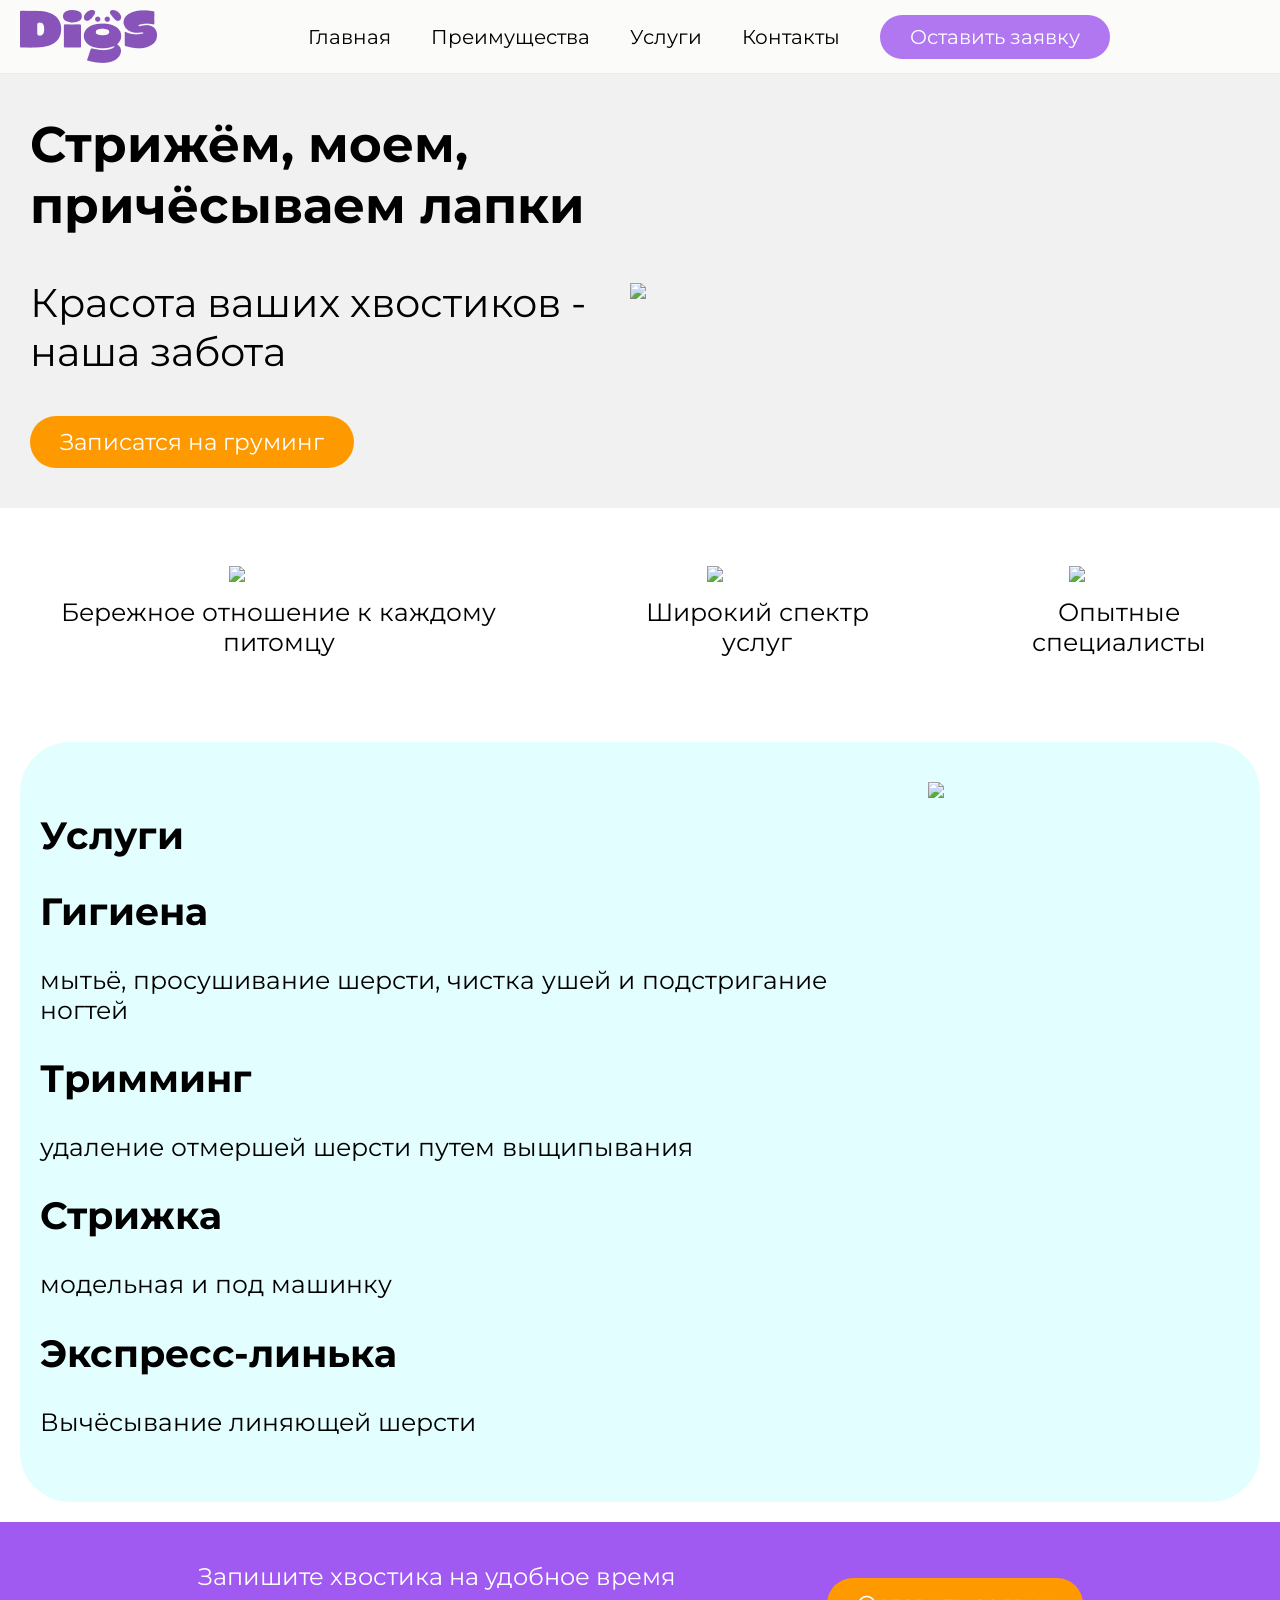
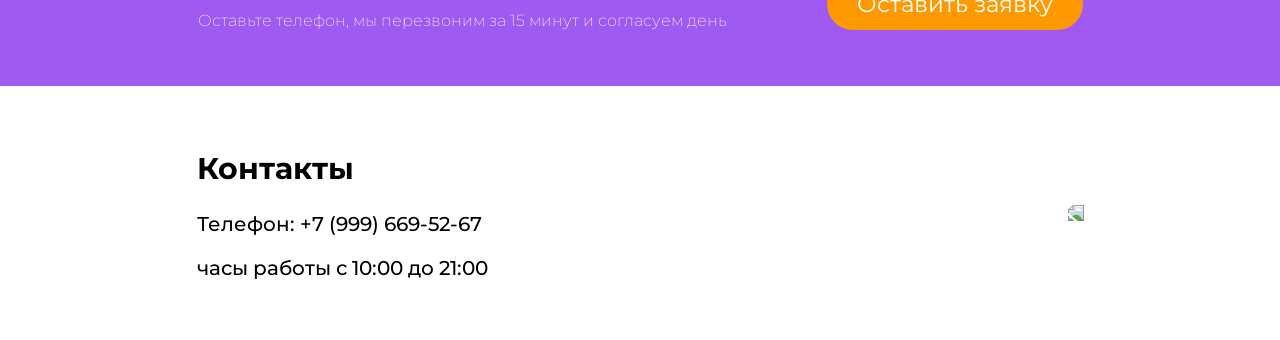
==== index.html @ 7d0f5b74 "Add files via upload" ====
<!DOCTYPE html>
<html lang="en">
<head>
    <meta charset="UTF-8">
    <meta name="viewport" content="width=device-width, initial-scale=1.0">
    <title>Digs</title>
    <link rel="stylesheet" href="newstyle.css">
</head>
<body>

    <nav>
        <img src="Логотип.png">
        <div class="nav-container">
            <ul>
                <li><a href="#first">Главная</a></li>
                <li><a href="#second">Преимущества</a></li>
                <li><a href="#third">Услуги</a></li>
                <li><a href="#four">Контакты</a></li>
            </ul>
            <a class="orderbutton" href="https://yandex.ru/games/">Оставить заявку</a>
        </div>    
    </nav>

    <section id="first" class="main">
        <div>
            <h1>Стрижём, моем, причёсываем лапки</h1>
            <p>Красота ваших хвостиков - наша забота</p>
            <a class="order" href="https://hackertyper.net/#">Записатся на груминг</a>
        </div>
        <img class="main-dog" src="c:\Users\Naukograd\Desktop\Смены\grum_banner_head_1_1.png-Photoroom.png">
    </section>

    <br id="second">
    <section class="adv">
        <div>
            <img class="heart" src="file:///C:/Users/Naukograd/Desktop/%D0%A1%D0%BC%D0%B5%D0%BD%D1%8B/_.svg">
            <p>Бережное отношение к каждому питомцу</p>
        </div>
        <div>
            <img src="file:///C:/Users/Naukograd/Desktop/%D0%A1%D0%BC%D0%B5%D0%BD%D1%8B/_%20(1).svg">
            <p>Широкий спектр услуг</p>
        </div>
        <div>    
            <img class="cat" src="file:///C:/Users/Naukograd/Desktop/%D0%A1%D0%BC%D0%B5%D0%BD%D1%8B/photo.svg">
            <p>Опытные специалисты</p>
        </div>
    </section>

    <section id="third" class="YSLYGI">
        <div>
            <h1>Услуги</h1>
            <div>
                <h2>Гигиена</h2>
                <p>мытьё, просушивание шерсти, чистка ушей и подстригание ногтей</p>
            </div>
            <div>
                <h2>Тримминг</h2>
                <p>удаление отмершей шерсти путем выщипывания</p>
            </div>
            <div>
                <h2>Стрижка</h2>
                <p>модельная и под машинку</p>
            </div>
            <div>
                <h2>Экспресс-линька</h2>
                <p>Вычёсывание линяющей шерсти</p>
            </div>
        </div>
        <img class="main-dog2" src="file:///C:/Users/Naukograd/Desktop/%D0%A1%D0%BC%D0%B5%D0%BD%D1%8B/front-view-cute-dog-sitting%202.png">
    </section>

    <section class="footer">
        <div>
            <h2>Запишите хвостика на удобное время </h2>
            <p>Оставьте телефон, мы перезвоним за 15 минут и согласуем день</p>
        </div>
        <a class="order" href="https://yandex.ru/games/">Оставить заявку</a>
    </section>

    <section id="four" class="Platon">
        <div>
            <h2>Контакты</h2>
            <p>Телефон: +7 (999) 669-52-67</p>
            <p>часы работы с 10:00 до 21:00</p>
        </div>
        <img class="main-dog3" src="file:///C:/Users/Naukograd/Desktop/%D0%A1%D0%BC%D0%B5%D0%BD%D1%8B/beautiful-pet-portrait-dog.png">
    </section>

</body>
</html>
---- newstyle.css ----
@import url('https://fonts.googleapis.com/css2?family=Montserrat:ital,wght@0,100..900;1,100..900&display=swap');

* {
    box-sizing: border-box;
}

body {
    margin: 0;
    padding: 0;
    overflow-x: hidden;
}

ul {
    list-style: none;
    display: flex;
    gap: 40px;
    justify-content: space-between;
    align-items: center;
    margin: 0;
    padding: 0;
}

nav {
    display: flex;
    padding: 10px 20px;
    position: sticky;
    top: 0px;
    background: rgba(250, 250, 248, 0.8);
    backdrop-filter: blur(12px);
    border-bottom: 1px solid rgba(116, 23, 229, 0.08);
    z-index: 1000;
    align-items: center;
    justify-content: space-between;
}

.nav-container {
    display: flex;
    justify-content: center;
    align-items: center;
    gap: 40px;
    flex-grow: 1;
}

.orderbutton {
    background-color: rgb(176, 119, 241);
    border-radius: 30px;
    text-decoration: none;
    color: white;
    padding: 10px 30px;
    font-size: 20px;
    font-family: 'Montserrat';
    white-space: nowrap;
}

li {
    font-size: 20px;
    font-family: 'Montserrat';
}

.main-dog {
    width: 50%;
    max-width: 100%;
    height: auto;
}

.main {
    display: flex;
    align-items: center;
    justify-content: center;
    font-size: 25px;
    font-family: 'Montserrat';
    background-color: rgb(241, 241, 241);
    padding: 40px 20px;
}

.order {
    text-decoration: none;
    background-color: rgb(255, 153, 0);
    border-radius: 50px;
    color: white;
    padding: 12px 30px;
    font-size: 23px;
    font-family: 'Montserrat';
    display: inline-block;
}

.main h1 {
    max-width: 600px;
    font-size: 50px;
    margin-top: 0;
}

.main p {
    max-width: 600px;
    font-size: 40px;
}

.YSLYGI {
    font-size: 25px;
    font-family: Montserrat;
    display: flex;
    justify-content: center;
    gap: 100px;
    background-color: rgba(172, 252, 255, 0.342);
    border-radius: 50px;
    padding: 40px 20px;
    margin: 20px;
}

.main-dog2 {
    width: 350px;
    max-width: 100%;
    height: auto;
    object-fit: contain;
}

.footer {
    background-color: rgb(160, 89, 241);
    display: flex;
    justify-content: center;
    align-items: center;
    gap: 100px;
    font-family: Montserrat;
    color: white;
    padding: 40px 20px;
}

.footer h2 {
    font-weight: 400;
    margin-top: 0;
}

.footer p {
    font-weight: 200;
}

.main-dog3 {
    width: 40%;
    max-width: 100%;
    height: auto;
    transform: scaleX(-1);
}

.Platon {
    display: flex;
    gap: 100px;
    justify-content: center;
    align-items: center;
    font-weight: 500;
    font-family: Montserrat;
    font-size: 20px;
    padding: 40px 20px;
}

.adv img {
    width: 100px;
    height: auto;
}

.adv {
    display: flex;
    justify-content: center;
    gap: 80px;
    padding: 40px 20px;
}

.adv div {
    display: flex;
    flex-direction: column;
    align-items: center;
    text-align: center;
}

.adv p {
    font-size: 25px;
    font-family: Montserrat;
    margin-top: 15px;
}

a {
    text-decoration: none;
    color: black;
}

@media (max-width: 1024px) {
    .nav-container {
        gap: 20px;
    }
    ul {
        gap: 20px;
    }
    li, .orderbutton {
        font-size: 16px;
    }
    .main h1 {
        font-size: 36px;
    }
    .main p {
        font-size: 28px;
    }
    .main {
        gap: 20px;
    }
    .adv {
        gap: 40px;
    }
    .adv p {
        font-size: 20px;
    }
    .YSLYGI {
        gap: 40px;
        font-size: 20px;
    }
    .main-dog2 {
        width: 250px;
    }
    .footer {
        gap: 50px;
    }
    .Platon {
        gap: 50px;
    }
}

@media (max-width: 768px) {
    nav {
        flex-direction: column;
        gap: 15px;
        padding: 15px;
    }
    .nav-container {
        flex-direction: column;
        gap: 15px;
        width: 100%;
    }
    ul {
        flex-wrap: wrap;
        justify-content: center;
        gap: 15px;
    }
    .main {
        flex-direction: column-reverse;
        text-align: center;
    }
    .main-dog {
        width: 80%;
        margin-bottom: 20px;
    }
    .main h1, .main p {
        width: 100%;
    }
    .adv {
        flex-direction: column;
        gap: 30px;
    }
    .YSLYGI {
        flex-direction: column;
        border-radius: 20px;
        text-align: center;
    }
    .main-dog2 {
        margin: 0 auto;
        width: 200px;
    }
    .footer {
        flex-direction: column;
        text-align: center;
        gap: 30px;
    }
    .Platon {
        flex-direction: column-reverse;
        text-align: center;
        gap: 30px;
    }
    .main-dog3 {
        width: 60%;
    }
}

@media (max-width: 480px) {
    .main h1 {
        font-size: 28px;
    }
    .main p {
        font-size: 20px;
    }
    .order {
        font-size: 18px;
        padding: 10px 20px;
    }
    .adv p {
        font-size: 18px;
    }
    .YSLYGI {
        font-size: 18px;
        margin: 10px;
    }
    .footer h2 {
        font-size: 22px;
    }
    .main-dog3 {
        width: 80%;
    }
}
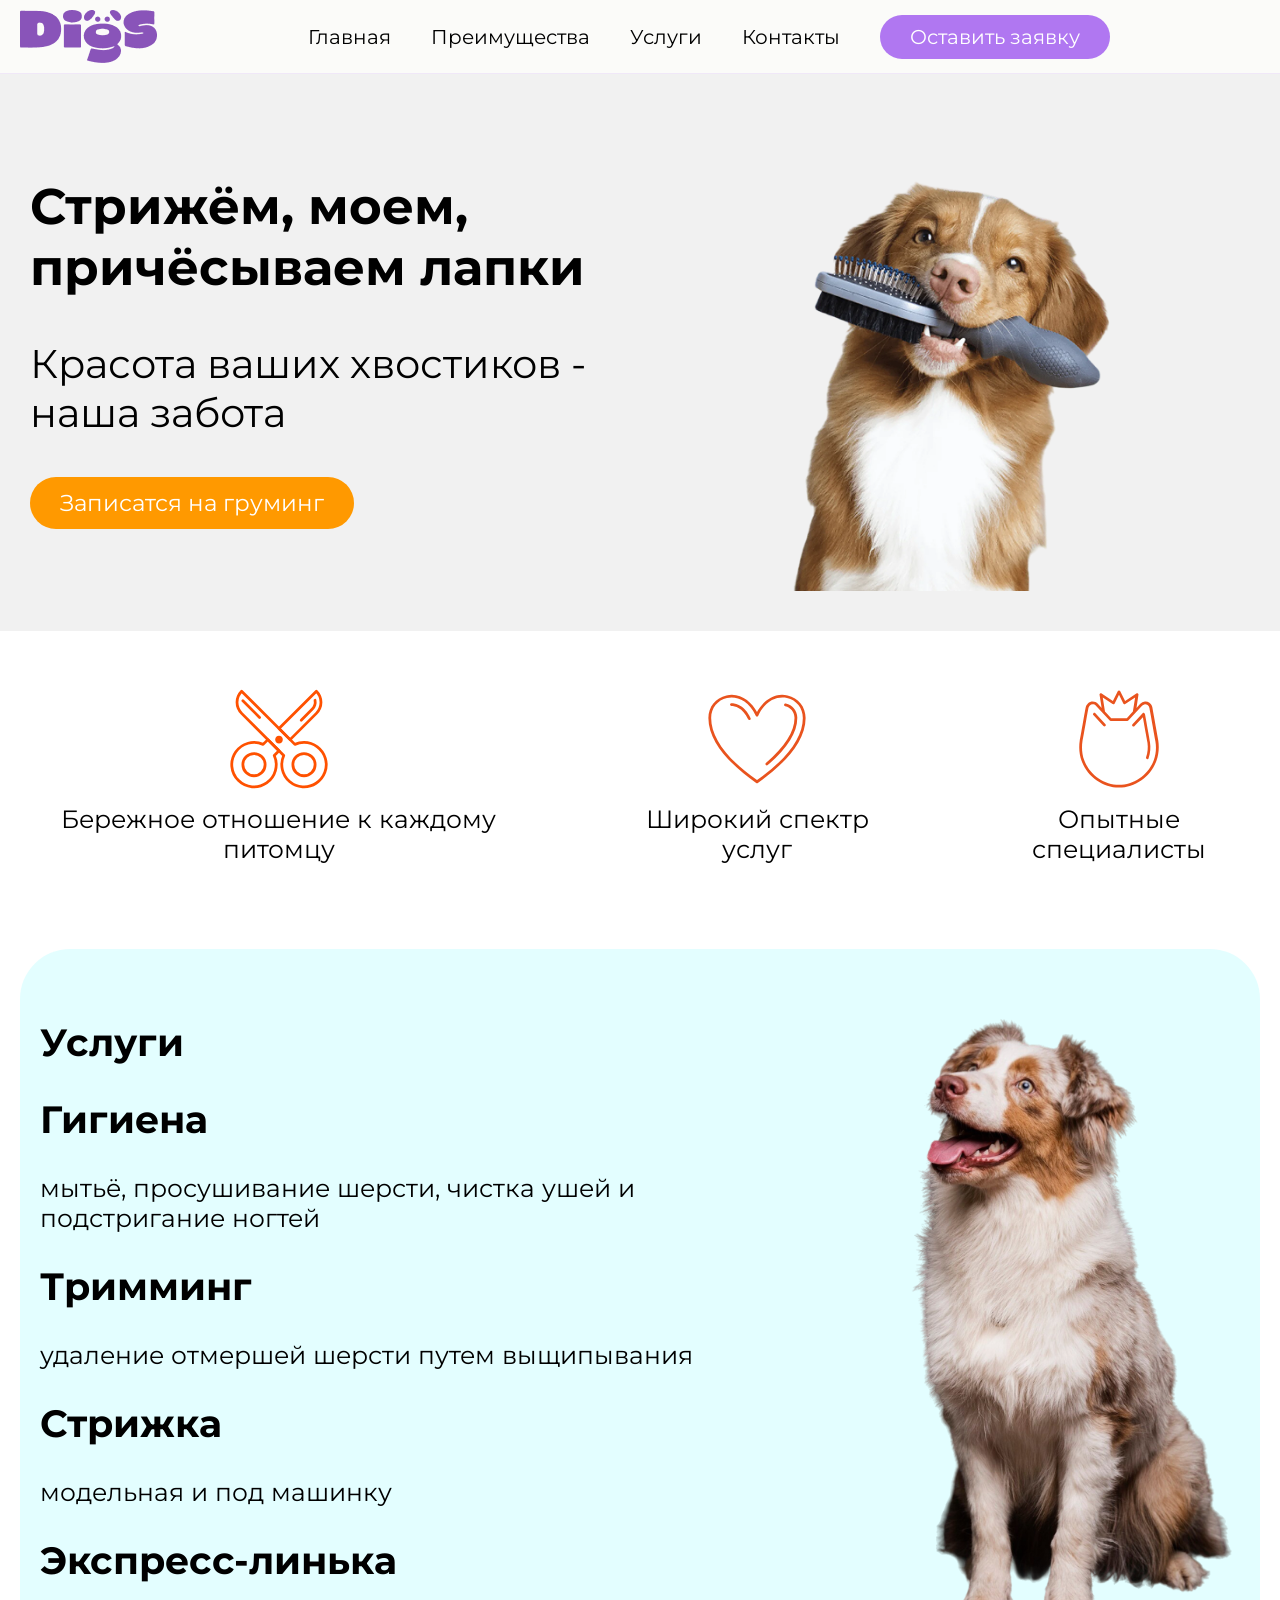
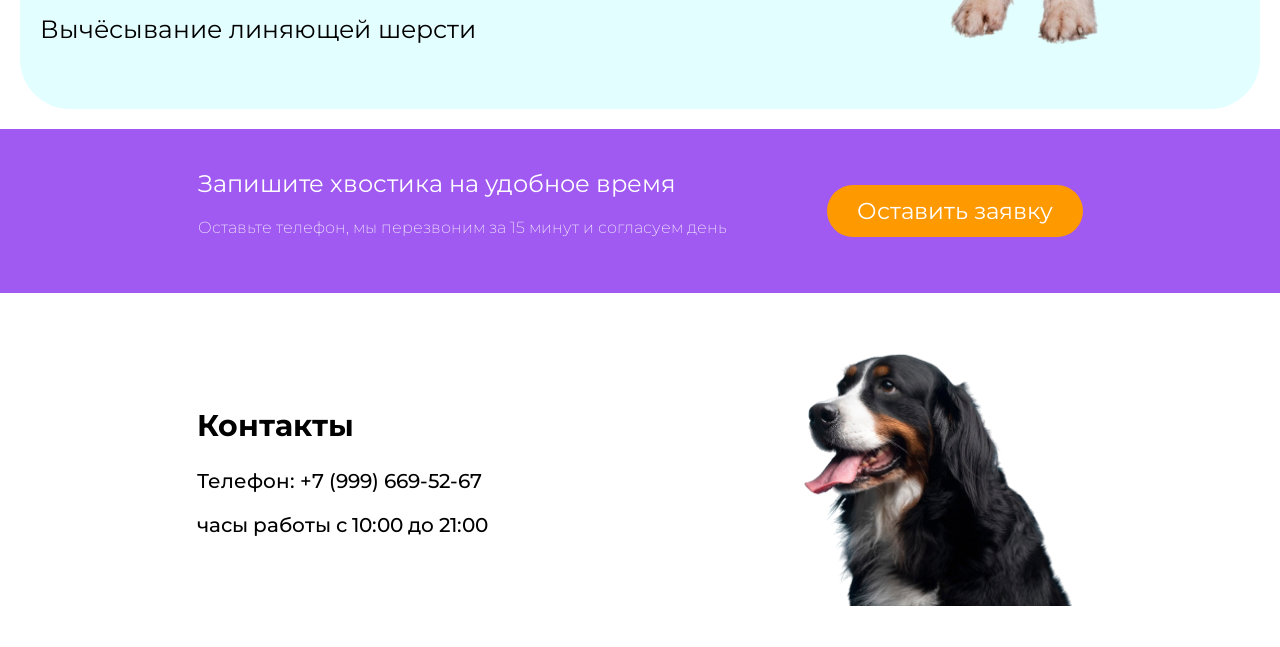
==== commit 451828bd: "Add files via upload" ====
--- a/index.html
+++ b/index.html
@@ -1,90 +1,117 @@
 <!DOCTYPE html>
+
 <html lang="en">
+
 <head>
     <meta charset="UTF-8">
     <meta name="viewport" content="width=device-width, initial-scale=1.0">
     <title>Digs</title>
     <link rel="stylesheet" href="newstyle.css">
 </head>
+
 <body>
 
     <nav>
         <img src="Логотип.png">
+
         <div class="nav-container">
-            <ul>
-                <li><a href="#first">Главная</a></li>
-                <li><a href="#second">Преимущества</a></li>
-                <li><a href="#third">Услуги</a></li>
-                <li><a href="#four">Контакты</a></li>
-            </ul>
-            <a class="orderbutton" href="https://yandex.ru/games/">Оставить заявку</a>
-        </div>    
+
+        <ul>
+            <li><a href="#first">Главная</a></li>
+            <li><a href="#second">Преимущества</a></li>
+            <li><a href="#third">Услуги</a></li>
+            <li><a href="#four">Контакты</a></li>
+        </ul>
+    
+        <a class="orderbutton" href="https://yandex.ru/games/">Оставить заявку</a>
+    
+    </div>    
+
     </nav>
 
-    <section id="first" class="main">
+    <section ID="first" class="main">
         <div>
-            <h1>Стрижём, моем, причёсываем лапки</h1>
-            <p>Красота ваших хвостиков - наша забота</p>
-            <a class="order" href="https://hackertyper.net/#">Записатся на груминг</a>
+        <h1>Стрижём, моем, причёсываем лапки</h1>
+        <p>Красота ваших хвостиков - наша забота</p>
+        <a class="order" href="https://hackertyper.net/#">Записатся на груминг</a>
         </div>
-        <img class="main-dog" src="c:\Users\Naukograd\Desktop\Смены\grum_banner_head_1_1.png-Photoroom.png">
+        <img class="main-dog" src="grum_banner_head_1_1.png-Photoroom 1.png">
     </section>
+
+
 
     <br id="second">
     <section class="adv">
-        <div>
-            <img class="heart" src="file:///C:/Users/Naukograd/Desktop/%D0%A1%D0%BC%D0%B5%D0%BD%D1%8B/_.svg">
-            <p>Бережное отношение к каждому питомцу</p>
-        </div>
-        <div>
-            <img src="file:///C:/Users/Naukograd/Desktop/%D0%A1%D0%BC%D0%B5%D0%BD%D1%8B/_%20(1).svg">
-            <p>Широкий спектр услуг</p>
-        </div>
-        <div>    
-            <img class="cat" src="file:///C:/Users/Naukograd/Desktop/%D0%A1%D0%BC%D0%B5%D0%BD%D1%8B/photo.svg">
-            <p>Опытные специалисты</p>
+            <div>
+                <img class="heart" src="_ (1).svg">
+                <p>Бережное отношение к каждому питомцу</p>
+         </div>
+
+            <div>
+                <img src="_.svg">
+                <p>Широкий спектр услуг</p>
+            </div>
+
+            <div>    
+              <img class="cat" src="photo.svg">
+                <p>Опытные специалисты</p>
         </div>
     </section>
 
     <section id="third" class="YSLYGI">
+
+
+    <div>
+        <h1>Услуги</h1>
+
         <div>
-            <h1>Услуги</h1>
-            <div>
-                <h2>Гигиена</h2>
-                <p>мытьё, просушивание шерсти, чистка ушей и подстригание ногтей</p>
-            </div>
-            <div>
-                <h2>Тримминг</h2>
-                <p>удаление отмершей шерсти путем выщипывания</p>
-            </div>
-            <div>
-                <h2>Стрижка</h2>
-                <p>модельная и под машинку</p>
-            </div>
-            <div>
-                <h2>Экспресс-линька</h2>
-                <p>Вычёсывание линяющей шерсти</p>
-            </div>
+            <h2>Гигиена</h2>
+            <p>мытьё, просушивание шерсти, чистка ушей и подстригание ногтей</p>
         </div>
-        <img class="main-dog2" src="file:///C:/Users/Naukograd/Desktop/%D0%A1%D0%BC%D0%B5%D0%BD%D1%8B/front-view-cute-dog-sitting%202.png">
+
+        <div>
+            <h2>Тримминг</h2>
+            <p>удаление отмершей шерсти путем выщипывания</p>
+        </div>
+
+        <div>
+            <h2>Стрижка</h2>
+            <p>модельная и под машинку</p>
+        </div>
+
+        <div>
+            <h2>Экспресс-линька</h2>
+            <p>Вычёсывание линяющей шерсти</p>
+        </div>
+    </div>
+
+    <img class="main-dog2" src="front-view-cute-dog-sitting 2.png">
+
     </section>
 
     <section class="footer">
         <div>
             <h2>Запишите хвостика на удобное время </h2>
-            <p>Оставьте телефон, мы перезвоним за 15 минут и согласуем день</p>
+            <p>Оставьте телефон,  мы перезвоним за 15 минут и согласуем день</p>
         </div>
         <a class="order" href="https://yandex.ru/games/">Оставить заявку</a>
     </section>
 
+
+
+
+
     <section id="four" class="Platon">
         <div>
-            <h2>Контакты</h2>
-            <p>Телефон: +7 (999) 669-52-67</p>
-            <p>часы работы с 10:00 до 21:00</p>
+    <h2>Контакты</h2>
+    <p>Телефон: +7 (999) 669-52-67</p>
+    <p>часы работы с 10:00 до 21:00</p>
         </div>
-        <img class="main-dog3" src="file:///C:/Users/Naukograd/Desktop/%D0%A1%D0%BC%D0%B5%D0%BD%D1%8B/beautiful-pet-portrait-dog.png">
+        <img class="main-dog3" src="beautiful-pet-portrait-dog.png">
     </section>
 
+
+
 </body>
+
 </html>
